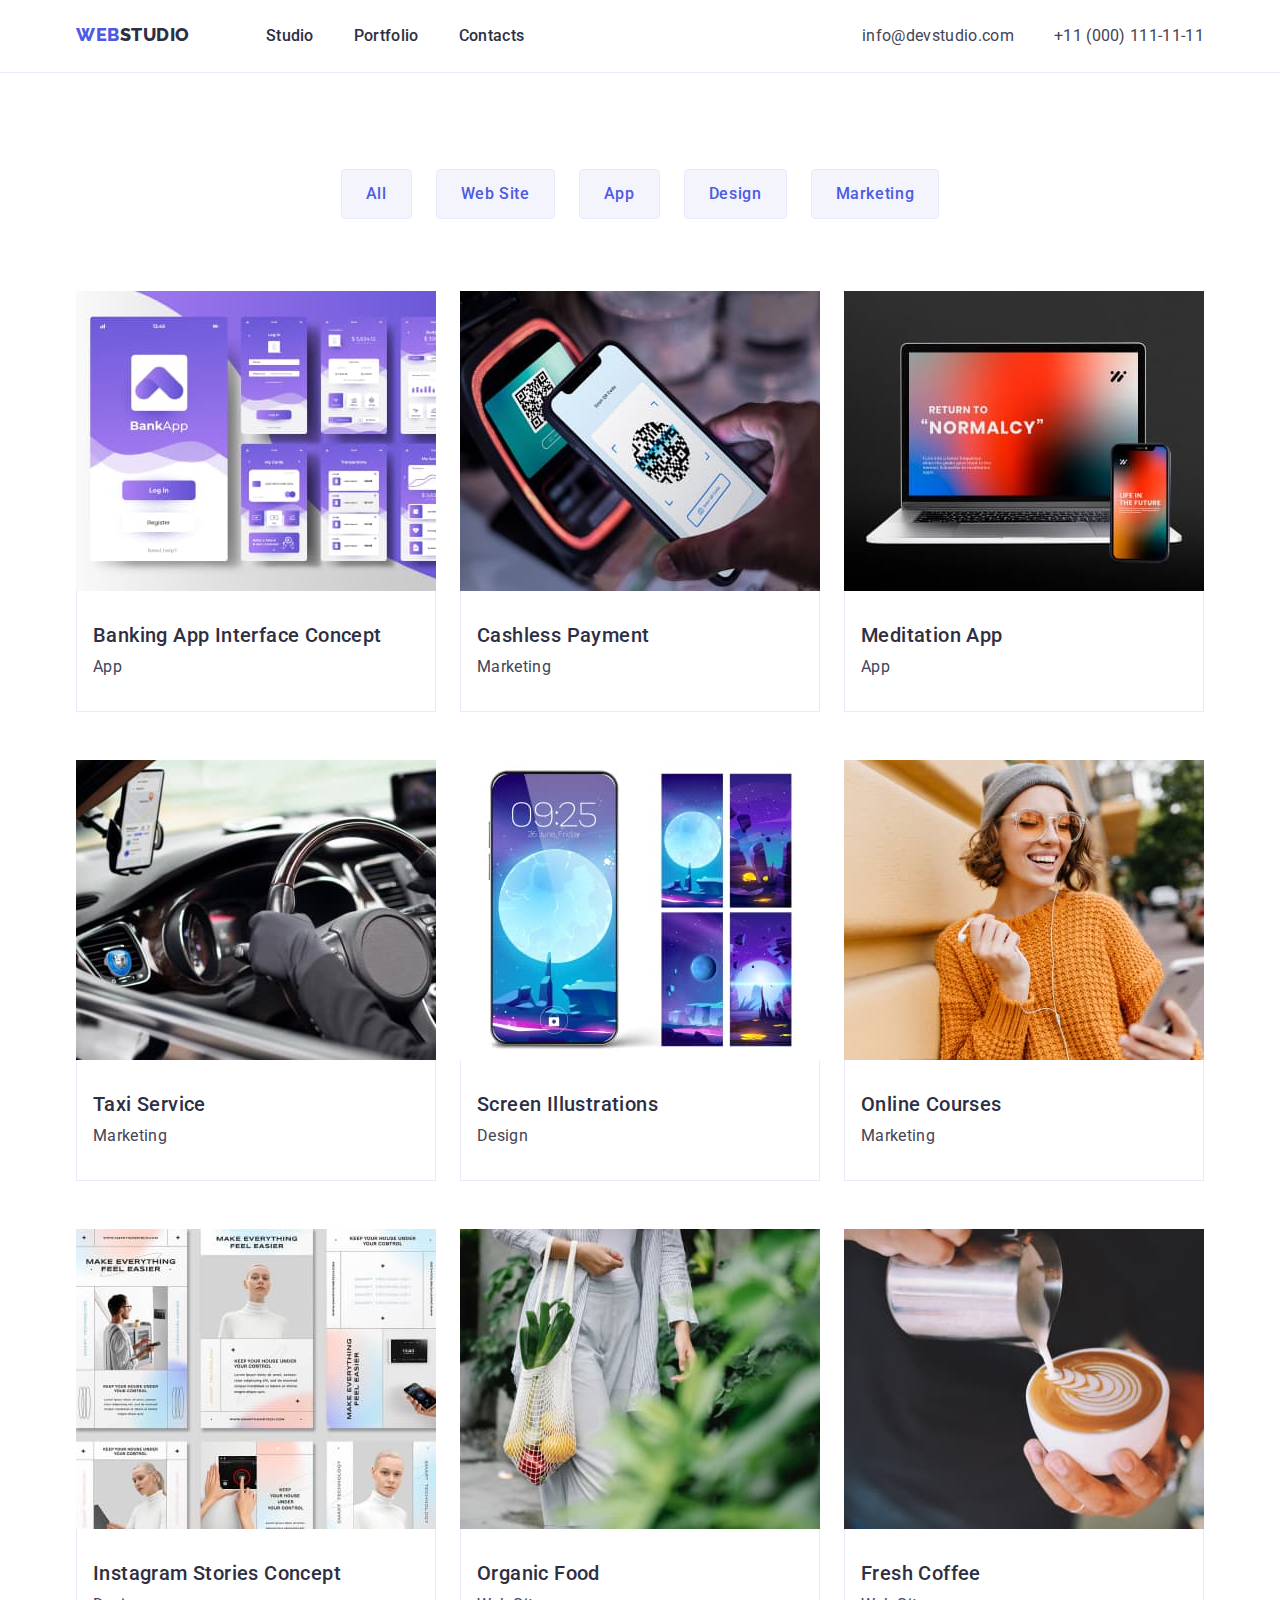
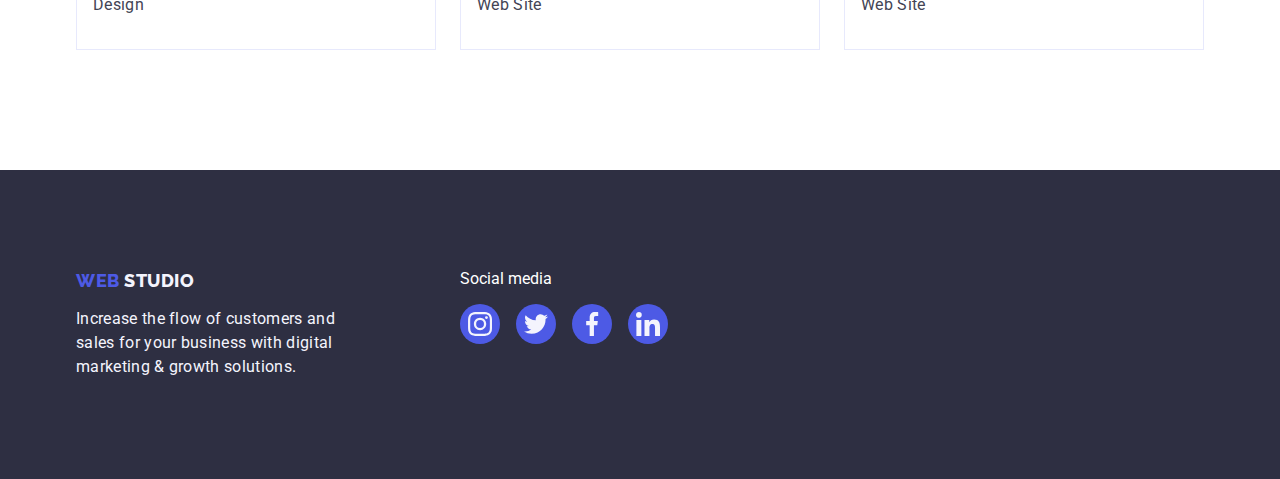
==== portfolio.html @ 07bc18f8 "Initial commit" ====
<!DOCTYPE html>
<html lang="en">
  <head>
    <meta charset="UTF-8" />
    <meta http-equiv="X-UA-Compatible" content="IE=edge" />
    <meta name="viewport" content="width=device-width, initial-scale=1.0" />
    <title>Portfolio</title>
    <link
      rel="stylesheet"
      href="https://cdn.jsdelivr.net/npm/modern-normalize@1.1.0/modern-normalize.min.css"
    />
    <link rel="preconnect" href="https://fonts.googleapis.com" />
    <link rel="preconnect" href="https://fonts.gstatic.com" crossorigin />
    <link
      href="https://fonts.googleapis.com/css2?family=Raleway:wght@800&family=Roboto:wght@400;500;700;900&display=swap"
      rel="stylesheet"
    />
    <link rel="stylesheet" href="./css/styles.css" />
  </head>
  <body>
    <header class="header-section">
      <div class="container header-box">
        <nav class="navigation">
          <a class="logotype link" href="./index.html"
            >Web<span class="logotype-studio-up">Studio</span></a
          >
          <ul class="list navigation-list">
            <li>
              <a class="navigation-link link" href="./index.html">Studio</a>
            </li>
            <li>
              <a class="navigation-link link" href="./portfolio.html"
                >Portfolio</a
              >
            </li>
            <li><a class="navigation-link link" href="">Contacts</a></li>
          </ul>
        </nav>
        <address class="address">
          <ul class="address-list list">
            <li>
              <a class="address-link link" href="mailto:info@devstudio.com"
                >info@devstudio.com</a
              >
            </li>
            <li>
              <a class="address-link link" href="tel:+110001111111"
                >+11 (000) 111-11-11</a
              >
            </li>
          </ul>
        </address>
      </div>
    </header>
    <main>
      <section class="potrfolio-menu-section section">
        <div class="container">
          <h1 class="visually-hidden">Portfolio</h1>
          <ul class="menu-button-list list">
            <li><button class="menu-button" type="button">All</button></li>
            <li><button class="menu-button" type="button">Web Site</button></li>
            <li><button class="menu-button" type="button">App</button></li>
            <li><button class="menu-button" type="button">Design</button></li>
            <li>
              <button class="menu-button" type="button">Marketing</button>
            </li>
          </ul>
          <ul class="portfolio-list list">
            <li class="portfolio-menu-item">
              <a class="portfolio-link link" href="">
                <img
                  src="./images/portfolio-images/portfolio-banking-app-interface-concept.jpg"
                  alt="Interface of Banking App"
                  width="360"
                  height="300"
                />
                <div class="portfolio-text">
                  <h2 class="chapter-subtitle portfolio-menu-subtitle">
                    Banking App Interface Concept
                  </h2>
                  <p class="chapter-text">App</p>
                </div>
              </a>
            </li>
            <li class="portfolio-menu-item">
              <a class="portfolio-link link" href="">
                <img
                  src="./images/portfolio-images/portfolio-cashless-payment.jpg"
                  alt="Example of Cashless Payment"
                  width="360"
                  height="300"
                />
                <div class="portfolio-text">
                  <h2 class="chapter-subtitle portfolio-menu-subtitle">
                    Cashless Payment
                  </h2>
                  <p class="chapter-text">Marketing</p>
                </div>
              </a>
            </li>
            <li class="portfolio-menu-item">
              <a class="portfolio-link link" href="">
                <img
                  src="./images/portfolio-images/portfolio-meditation-app.jpg"
                  alt="A laptop and a mobile phone"
                  width="360"
                  height="300"
                />
                <div class="portfolio-text">
                  <h2 class="chapter-subtitle portfolio-menu-subtitle">
                    Meditation App
                  </h2>
                  <p class="chapter-text">App</p>
                </div>
              </a>
            </li>
            <li class="portfolio-menu-item">
              <a class="portfolio-link link" href="">
                <img
                  src="./images/portfolio-images/portfolio-taxi-service.jpg"
                  alt="a car dashboard, a steering wheel and mobile phone"
                  width="360"
                  height="300"
                />
                <div class="portfolio-text">
                  <h2 class="chapter-subtitle portfolio-menu-subtitle">
                    Taxi Service
                  </h2>
                  <p class="chapter-text">Marketing</p>
                </div>
              </a>
            </li>
            <li class="portfolio-menu-item">
              <a class="portfolio-link link" href="">
                <img
                  src="./images/portfolio-images/portfolio-screen-illustrations.jpg"
                  alt="different types of mobile phone's screen"
                  width="360"
                  height="300"
                />
                <div class="portfolio-text">
                  <h2 class="chapter-subtitle portfolio-menu-subtitle">
                    Screen Illustrations
                  </h2>
                  <p class="chapter-text">Design</p>
                </div>
              </a>
            </li>
            <li class="portfolio-menu-item">
              <a class="portfolio-link link" href="">
                <img
                  src="./images/portfolio-images/portfolio-online-courses.jpg"
                  alt="A happy girl in orange sweater with a mobile phone"
                  width="360"
                  height="300"
                />
                <div class="portfolio-text">
                  <h2 class="chapter-subtitle portfolio-menu-subtitle">
                    Online Courses
                  </h2>
                  <p class="chapter-text">Marketing</p>
                </div>
              </a>
            </li>
            <li class="portfolio-menu-item">
              <a class="portfolio-link link" href="">
                <img
                  src="./images/portfolio-images/portfolio-instagram-stories-concept.jpg"
                  alt="example of instagram story"
                  width="360"
                  height="300"
                />
                <div class="portfolio-text">
                  <h2 class="chapter-subtitle portfolio-menu-subtitle">
                    Instagram Stories Concept
                  </h2>
                  <p class="chapter-text">Design</p>
                </div>
              </a>
            </li>
            <li class="portfolio-menu-item">
              <a class="portfolio-link link" href="">
                <img
                  src="./images/portfolio-images/portfolio-organic-food.jpg"
                  alt="a girl with fruits and vegetables"
                  width="360"
                  height="300"
                />
                <div class="portfolio-text">
                  <h2 class="chapter-subtitle portfolio-menu-subtitle">
                    Organic Food
                  </h2>
                  <p class="chapter-text">Web Site</p>
                </div>
              </a>
            </li>
            <li class="portfolio-menu-item">
              <a class="portfolio-link link" href="">
                <img
                  src="./images/portfolio-images/portfolio-fresh-coffee.jpg"
                  alt="a cup of coffee with milk"
                  width="360"
                  height="300"
                />
                <div class="portfolio-text">
                  <h2 class="chapter-subtitle portfolio-menu-subtitle">
                    Fresh Coffee
                  </h2>
                  <p class="chapter-text">Web Site</p>
                </div>
              </a>
            </li>
          </ul>
        </div>
      </section>
    </main>
    <footer class="page-end">
      <div class="container footer-thumb">
        <div class="footer-box">
          <a class="logotype link" href="./index.html"
            >Web <span class="logotype-studio-down">Studio</span></a
          >
          <p class="page-end-text">
            Increase the flow of customers and sales for your business with
            digital marketing & growth solutions.
          </p>
        </div>
        <div class="footer-box">
          <p class="soc-title">Social media</p>
          <ul class="footer-soc-list list">
            <li class="footer-soc-item">
              <a href="" class="footer-soc-link link">
                <svg width="24" height="24">
                  <use href="./images/icons.svg#instagram"></use>
                </svg>
              </a>
            </li>
            <li class="footer-soc-item">
              <a href="" class="footer-soc-link link">
                <svg width="24" height="24">
                  <use href="./images/icons.svg#twitter"></use>
                </svg>
              </a>
            </li>
            <li class="footer-soc-item">
              <a href="" class="footer-soc-link link">
                <svg width="24" height="24">
                  <use href="./images/icons.svg#facebook"></use>
                </svg>
              </a>
            </li>
            <li class="footer-soc-item">
              <a href="" class="footer-soc-link link">
                <svg width="24" height="24">
                  <use href="./images/icons.svg#linkedin"></use>
                </svg>
              </a>
            </li>
          </ul>
        </div>
      </div>
    </footer>
  </body>
</html>
---- css/styles.css ----
:root {
  --primary-background-color: #ffffff;
  --secondary-background-color: #2e2f42;
  --tretiary-background-color: #f4f4fd;
  --primary-color: #2e2f42;
  --secondary-color: #434455;
  --tretiary-color: #f4f4fd;
  --logo-web-color: #4d5ae5;
  --logo-studio-up-color: #2e2f42;
  --logo-studio-down-color: #f4f4fd;
  --hero-title-color: #ffffff;
  --primary-botton-color: #ffffff;
  --secondary-botton-color: #4d5ae5;
  --active-link-color: #404bbf;
  --item-gap: 24px;
  --head-paragraph-gap: 8px;
}

h1,
h2,
h3,
h4,
h5,
h6,
p {
  margin-top: 0;
  margin-bottom: 0;
}

ul {
  margin-top: 0;
  margin-bottom: 0;
  padding-left: 0;
}

img {
  display: block;
}

.list {
  list-style: none;
}

.link {
  text-decoration: none;
}

.container {
  max-width: 1158px;
  padding-left: 15px;
  padding-right: 15px;
  margin: 0 auto;
}

.visually-hidden {
  position: absolute;
  width: 1px;
  height: 1px;
  margin: -1px;
  border: 0;
  padding: 0;
  white-space: nowrap;
  clip-path: inset(100%);
  clip: rect(0 0 0 0);
  overflow: hidden;
}

body {
  font-family: "Roboto", sans-serif;
  color: var(--primary-color);
  background-color: var(--primary-background-color);
}

/* ====================COMPONENTS==================== */

.chapter-title {
  font-size: 36px;
  line-height: 1.11;
  text-align: center;
  letter-spacing: 0.02em;
  text-transform: capitalize;
}

.chapter-subtitle {
  font-weight: 500;
  font-size: 20px;
  line-height: 1.2;
  letter-spacing: 0.02em;
  color: var(--primary-color);
  margin-bottom: var(--head-paragraph-gap);
}
.chapter-text {
  font-size: 16px;
  line-height: 1.5;
  letter-spacing: 0.02em;
  color: var(--secondary-color);
}

.section {
  padding-bottom: 120px;
}

/* ====================LOGOTYPE==================== */

.logotype {
  font-family: "Raleway", sans-serif;
  font-weight: 800;
  font-size: 18px;
  line-height: 1.17;
  align-items: center;
  letter-spacing: 0.03em;
  text-transform: uppercase;
  color: var(--logo-web-color);
}

.logotype-studio-up {
  color: var(--logo-studio-up-color);
}

.logotype-studio-down {
  color: var(--logo-studio-down-color);
}

/* ====================HEADER==================== */
.header-box {
  display: flex;
}

.navigation {
  display: flex;
  gap: 76px;
}

.navigation-list {
  display: flex;
  gap: 40px;
}

.navigation-link {
  font-weight: 500;
  font-size: 16px;
  line-height: 1.5;
  letter-spacing: 0.02em;
  color: var(--primary-color);
}

.navigation-link:hover,
.navigation-link:focus {
  font-weight: 500;
  font-size: 16px;
  line-height: 1.5;
  letter-spacing: 0.02em;
  color: var(--active-link-color);
}

.address {
  font-style: normal;
  margin-left: auto;
}

.address-list {
  display: flex;
  gap: 40px;
}

.address-link {
  font-size: 16px;
  line-height: 1.5;
  letter-spacing: 0.02em;
  color: var(--secondary-color);
}

.address-link:hover,
.address-link:focus {
  color: var(--active-link-color);
}

.header-section {
  padding: 24px 0;
  border-bottom-width: 1px;
  border-bottom-style: solid;
  border-bottom-color: #e7e9fc;
}

/* ====================HERO==================== */
.hero {
  margin: 0 auto;
  padding: 188px 0;
  max-width: 1440px;
  max-height: 600px;
  background-color: var(--secondary-background-color);
  background-image: linear-gradient(
      rgba(46, 47, 66, 0.7),
      rgba(46, 47, 66, 0.7)
    ),
    url(../images/main-page-images/hero-bg-image.jpg);
  background-repeat: no-repeat;
  background-position: center;
  background-size: cover;
}

.hero-title {
  font-size: 56px;
  line-height: 1.07;
  text-align: center;
  letter-spacing: 0.02em;
  color: var(--hero-title-color);
  width: 496px;
  margin: 0 auto 48px;
}
.hero-button {
  font-family: "Roboto", sans-serif;
  font-weight: 500;
  font-size: 16px;
  line-height: 1.5;
  align-items: center;
  letter-spacing: 0.04em;
  color: var(--primary-botton-color);
  background-color: var(--secondary-botton-color);
  box-shadow: 0px 4px 4px rgba(0, 0, 0, 0.15);
  border: none;
  border-radius: 4px;
  cursor: pointer;
  width: 169px;
  height: 56px;
  margin-top: 48px;
  display: block;
  margin: 0 auto;
}

.hero-button:hover,
.hero-button:focus {
  background: var(--active-link-color);
}

/* ====================VALUES==================== */

.values {
  padding-top: 120px;
}

.values-box {
  margin-bottom: 8px;
  display: flex;
  justify-content: center;
  align-items: center;
  width: 264px;
  height: 112px;
  background-color: var(--tretiary-background-color);
  border-radius: 4px;
}

.values-list {
  display: flex;
}

.values-item {
  flex-basis: calc(100% / 4);
}

.values-item:not(:first-child) {
  margin-left: var(--item-gap);
}

/* ====================ACTIVITY==================== */

.activity-chapter {
  margin-bottom: 72px;
}

.activity-list {
  display: flex;
}

.activity-item {
  flex-basis: calc(100% / 3);
}

.activity-item:not(:first-child) {
  margin-left: var(--item-gap);
}

/* ====================OUR TEAM==================== */

.team {
  background-color: var(--tretiary-background-color);
  padding-top: 120px;
}

.box-team {
  text-align: center;
  padding: 32px 16px;
}

.team-item {
  background-color: var(--primary-background-color);
  box-shadow: 0px 1px 6px rgba(46, 47, 66, 0.08),
    0px 1px 1px rgba(46, 47, 66, 0.16), 0px 2px 1px rgba(46, 47, 66, 0.08);
  border-radius: 0px 0px 4px 4px;
}

.team-chapter {
  margin-bottom: 72px;
}

.team-list {
  display: flex;
}

.team-item {
  flex-basis: calc(100% / 4);
}

.team-item:not(:first-child) {
  margin-left: var(--item-gap);
}

.team-soc-list {
  display: flex;
  justify-content: center;
  gap: 24px;
  margin-top: 8px;
}

.team-soc-item {
  width: 40px;
  height: 40px;
}

.team-soc-link {
  width: 100%;
  height: 100%;
  background-color: #4d5ae5;
  border-radius: 50%;
  display: flex;
  justify-content: center;
  align-items: center;
}

.team-soc-link:hover,
.team-soc-link:focus {
  background-color: #404bbf;
}

/* ====================CUSTOMERS==================== */

.customers {
  padding-top: 120px;
}

.customers-chapter {
  margin-bottom: 72px;
}

.customers-list {
  display: flex;
  gap: 24px;
}

.customers-item {
  width: 168px;
  height: 88px;
}

.customers-link {
  width: 100%;
  height: 100%;
  display: flex;
  justify-content: center;
  align-items: center;
  border: 1px solid #8e8f99;
  border-radius: 4px;
  color: #8e8f99;
}

.customers-link:hover,
.customers-link:focus {
  color: #404bbf;
  border: 1px solid #404bbf;
}

.customers-icon {
  fill: currentColor;
}

/* ====================PORTFOLIO==================== */

.portfolio-list {
  display: flex;
  flex-wrap: wrap;
}

.portfolio-menu-item {
  flex-basis: calc(100% / 3 - var(--item-gap));
}

.portfolio-menu-item:not(:nth-child(3n + 1)) {
  margin-left: var(--item-gap);
}

.portfolio-menu-item:not(:nth-child(-n + 3)) {
  margin-top: calc(2 * var(--item-gap));
}

.portfolio-link {
  display: block;
}

.portfolio-link:hover,
.portfolio-link:focus {
  box-shadow: 0px 1px 6px rgba(46, 47, 66, 0.08),
    0px 1px 1px rgba(46, 47, 66, 0.16), 0px 2px 1px rgba(46, 47, 66, 0.08);
}

.portfolio-text {
  border: 1px solid #e7e9fc;
  border-top: none;
}

.portfolio-text {
  padding-top: 32px;
  padding-bottom: 32px;
  padding-left: 16px;
}

.menu-button {
  font-family: "Roboto", sans-serif;
  font-weight: 500;
  font-size: 16px;
  line-height: 1.5;
  align-items: center;
  text-align: center;
  letter-spacing: 0.04em;
  color: var(--secondary-botton-color);
  background-color: var(--tretiary-background-color);
  border: 1px solid #e7e9fc;
  border-radius: 4px;
  cursor: pointer;
  padding: 12px 24px;
}

.menu-button:hover,
.menu-button:focus {
  color: var(--primary-botton-color);
  background-color: var(--active-link-color);
  box-shadow: 0px 3px 1px rgba(0, 0, 0, 0.1), 0px 2px 1px rgba(0, 0, 0, 0.08),
    0px 2px 2px rgba(0, 0, 0, 0.12);
  border: none;
  border-radius: 4px;
}

.menu-button-list {
  margin-bottom: 72px;
  display: flex;
  justify-content: center;
  gap: 24px;
}

.potrfolio-menu-section {
  padding-top: 96px;
}

/* ====================FOOTER==================== */
.page-end {
  background-color: var(--secondary-background-color);
  padding-top: 100px;
  padding-bottom: 100px;
}

.page-end-text {
  font-size: 16px;
  line-height: 1.5;
  letter-spacing: 0.02em;
  color: var(--tretiary-color);
  width: 264px;
  margin-top: 16px;
}

.soc-title {
  margin-bottom: 16px;
  color: var(--primary-botton-color);
}

.footer-thumb {
  display: flex;
}

.footer-box:not(:last-child) {
  margin-right: 120px;
}

.footer-soc-list {
  display: flex;
  gap: 16px;
}

.footer-soc-item {
  width: 40px;
  height: 40px;
}

.footer-soc-link {
  width: 100%;
  height: 100%;
  display: flex;
  justify-content: center;
  align-items: center;
  border-radius: 50%;
  background-color: #4d5ae5;
}

.footer-soc-link:hover,
.footer-soc-link:focus {
  background-color: #31d0aa;
}
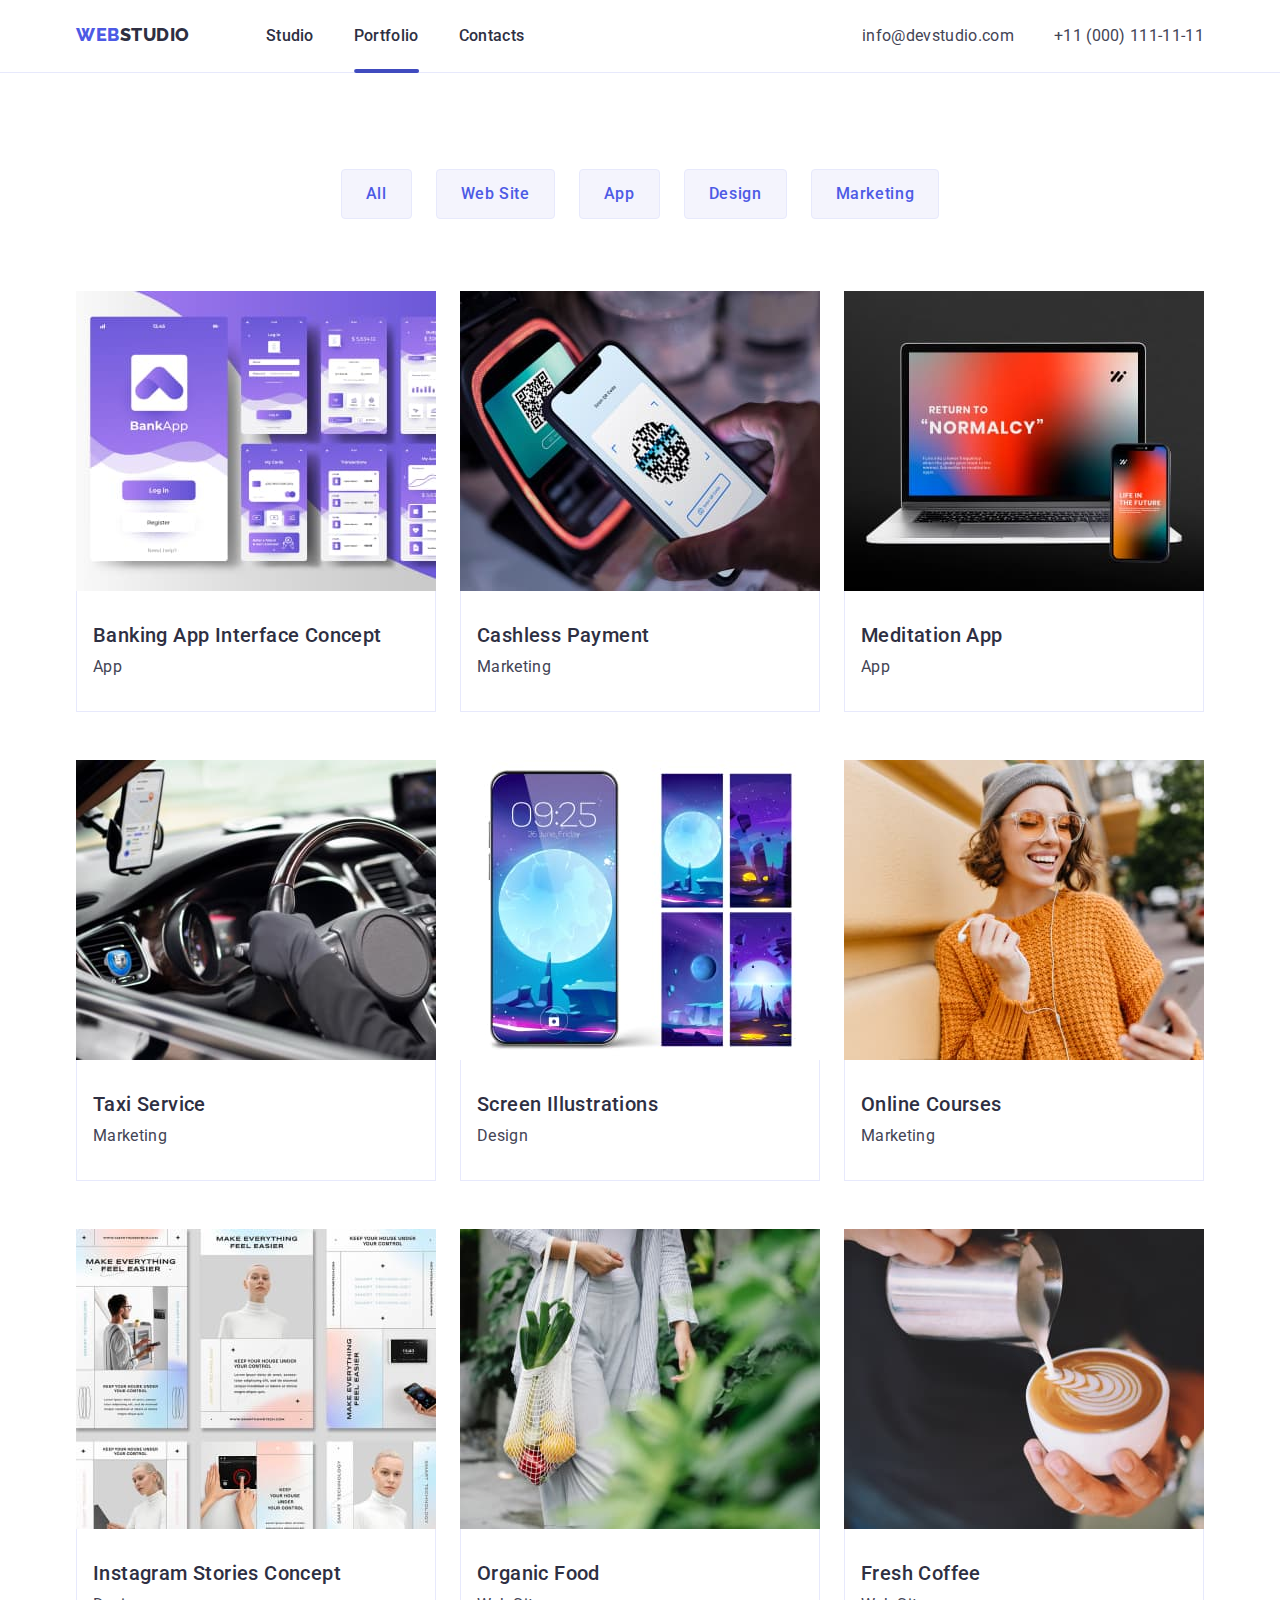
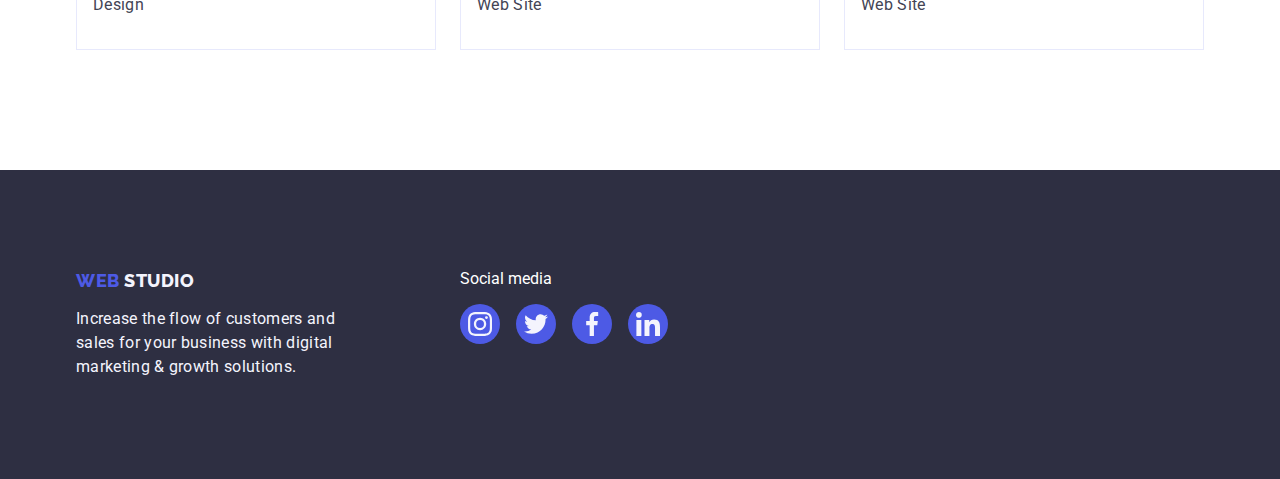
==== commit a49b33f3: "Transition. Pseudo-element" ====
--- a/portfolio.html
+++ b/portfolio.html
@@ -29,7 +29,7 @@
               <a class="navigation-link link" href="./index.html">Studio</a>
             </li>
             <li>
-              <a class="navigation-link link" href="./portfolio.html"
+              <a class="navigation-link link current" href="./portfolio.html"
                 >Portfolio</a
               >
             </li>
@@ -68,12 +68,19 @@
           <ul class="portfolio-list list">
             <li class="portfolio-menu-item">
               <a class="portfolio-link link" href="">
-                <img
-                  src="./images/portfolio-images/portfolio-banking-app-interface-concept.jpg"
-                  alt="Interface of Banking App"
-                  width="360"
-                  height="300"
-                />
+                <div class="portfolio-overlay-wrap">
+                  <img
+                    src="./images/portfolio-images/portfolio-banking-app-interface-concept.jpg"
+                    alt="Interface of Banking App"
+                    width="360"
+                    height="300"
+                  />
+                  <p class="portfolio-overlay">
+                    14 Stylish and User-Friendly App Design Concepts · Task
+                    Manager App · Calorie Tracker App · Exotic Fruit Ecommerce
+                    App · Cloud Storage App
+                  </p>
+                </div>
                 <div class="portfolio-text">
                   <h2 class="chapter-subtitle portfolio-menu-subtitle">
                     Banking App Interface Concept
@@ -84,12 +91,19 @@
             </li>
             <li class="portfolio-menu-item">
               <a class="portfolio-link link" href="">
-                <img
-                  src="./images/portfolio-images/portfolio-cashless-payment.jpg"
-                  alt="Example of Cashless Payment"
-                  width="360"
-                  height="300"
-                />
+                <div class="portfolio-overlay-wrap">
+                  <img
+                    src="./images/portfolio-images/portfolio-cashless-payment.jpg"
+                    alt="Example of Cashless Payment"
+                    width="360"
+                    height="300"
+                  />
+                  <p class="portfolio-overlay">
+                    14 Stylish and User-Friendly App Design Concepts · Task
+                    Manager App · Calorie Tracker App · Exotic Fruit Ecommerce
+                    App · Cloud Storage App
+                  </p>
+                </div>
                 <div class="portfolio-text">
                   <h2 class="chapter-subtitle portfolio-menu-subtitle">
                     Cashless Payment
@@ -100,12 +114,19 @@
             </li>
             <li class="portfolio-menu-item">
               <a class="portfolio-link link" href="">
-                <img
-                  src="./images/portfolio-images/portfolio-meditation-app.jpg"
-                  alt="A laptop and a mobile phone"
-                  width="360"
-                  height="300"
-                />
+                <div class="portfolio-overlay-wrap">
+                  <img
+                    src="./images/portfolio-images/portfolio-meditation-app.jpg"
+                    alt="A laptop and a mobile phone"
+                    width="360"
+                    height="300"
+                  />
+                  <p class="portfolio-overlay">
+                    14 Stylish and User-Friendly App Design Concepts · Task
+                    Manager App · Calorie Tracker App · Exotic Fruit Ecommerce
+                    App · Cloud Storage App
+                  </p>
+                </div>
                 <div class="portfolio-text">
                   <h2 class="chapter-subtitle portfolio-menu-subtitle">
                     Meditation App
@@ -116,12 +137,19 @@
             </li>
             <li class="portfolio-menu-item">
               <a class="portfolio-link link" href="">
-                <img
-                  src="./images/portfolio-images/portfolio-taxi-service.jpg"
-                  alt="a car dashboard, a steering wheel and mobile phone"
-                  width="360"
-                  height="300"
-                />
+                <div class="portfolio-overlay-wrap">
+                  <img
+                    src="./images/portfolio-images/portfolio-taxi-service.jpg"
+                    alt="a car dashboard, a steering wheel and mobile phone"
+                    width="360"
+                    height="300"
+                  />
+                  <p class="portfolio-overlay">
+                    14 Stylish and User-Friendly App Design Concepts · Task
+                    Manager App · Calorie Tracker App · Exotic Fruit Ecommerce
+                    App · Cloud Storage App
+                  </p>
+                </div>
                 <div class="portfolio-text">
                   <h2 class="chapter-subtitle portfolio-menu-subtitle">
                     Taxi Service
@@ -132,12 +160,19 @@
             </li>
             <li class="portfolio-menu-item">
               <a class="portfolio-link link" href="">
-                <img
-                  src="./images/portfolio-images/portfolio-screen-illustrations.jpg"
-                  alt="different types of mobile phone's screen"
-                  width="360"
-                  height="300"
-                />
+                <div class="portfolio-overlay-wrap">
+                  <img
+                    src="./images/portfolio-images/portfolio-screen-illustrations.jpg"
+                    alt="different types of mobile phone's screen"
+                    width="360"
+                    height="300"
+                  />
+                  <p class="portfolio-overlay">
+                    14 Stylish and User-Friendly App Design Concepts · Task
+                    Manager App · Calorie Tracker App · Exotic Fruit Ecommerce
+                    App · Cloud Storage App
+                  </p>
+                </div>
                 <div class="portfolio-text">
                   <h2 class="chapter-subtitle portfolio-menu-subtitle">
                     Screen Illustrations
@@ -148,12 +183,19 @@
             </li>
             <li class="portfolio-menu-item">
               <a class="portfolio-link link" href="">
-                <img
-                  src="./images/portfolio-images/portfolio-online-courses.jpg"
-                  alt="A happy girl in orange sweater with a mobile phone"
-                  width="360"
-                  height="300"
-                />
+                <div class="portfolio-overlay-wrap">
+                  <img
+                    src="./images/portfolio-images/portfolio-online-courses.jpg"
+                    alt="A happy girl in orange sweater with a mobile phone"
+                    width="360"
+                    height="300"
+                  />
+                  <p class="portfolio-overlay">
+                    14 Stylish and User-Friendly App Design Concepts · Task
+                    Manager App · Calorie Tracker App · Exotic Fruit Ecommerce
+                    App · Cloud Storage App
+                  </p>
+                </div>
                 <div class="portfolio-text">
                   <h2 class="chapter-subtitle portfolio-menu-subtitle">
                     Online Courses
@@ -164,12 +206,19 @@
             </li>
             <li class="portfolio-menu-item">
               <a class="portfolio-link link" href="">
-                <img
-                  src="./images/portfolio-images/portfolio-instagram-stories-concept.jpg"
-                  alt="example of instagram story"
-                  width="360"
-                  height="300"
-                />
+                <div class="portfolio-overlay-wrap">
+                  <img
+                    src="./images/portfolio-images/portfolio-instagram-stories-concept.jpg"
+                    alt="example of instagram story"
+                    width="360"
+                    height="300"
+                  />
+                  <p class="portfolio-overlay">
+                    14 Stylish and User-Friendly App Design Concepts · Task
+                    Manager App · Calorie Tracker App · Exotic Fruit Ecommerce
+                    App · Cloud Storage App
+                  </p>
+                </div>
                 <div class="portfolio-text">
                   <h2 class="chapter-subtitle portfolio-menu-subtitle">
                     Instagram Stories Concept
@@ -180,12 +229,19 @@
             </li>
             <li class="portfolio-menu-item">
               <a class="portfolio-link link" href="">
-                <img
-                  src="./images/portfolio-images/portfolio-organic-food.jpg"
-                  alt="a girl with fruits and vegetables"
-                  width="360"
-                  height="300"
-                />
+                <div class="portfolio-overlay-wrap">
+                  <img
+                    src="./images/portfolio-images/portfolio-organic-food.jpg"
+                    alt="a girl with fruits and vegetables"
+                    width="360"
+                    height="300"
+                  />
+                  <p class="portfolio-overlay">
+                    14 Stylish and User-Friendly App Design Concepts · Task
+                    Manager App · Calorie Tracker App · Exotic Fruit Ecommerce
+                    App · Cloud Storage App
+                  </p>
+                </div>
                 <div class="portfolio-text">
                   <h2 class="chapter-subtitle portfolio-menu-subtitle">
                     Organic Food
@@ -196,12 +252,19 @@
             </li>
             <li class="portfolio-menu-item">
               <a class="portfolio-link link" href="">
-                <img
-                  src="./images/portfolio-images/portfolio-fresh-coffee.jpg"
-                  alt="a cup of coffee with milk"
-                  width="360"
-                  height="300"
-                />
+                <div class="portfolio-overlay-wrap">
+                  <img
+                    src="./images/portfolio-images/portfolio-fresh-coffee.jpg"
+                    alt="a cup of coffee with milk"
+                    width="360"
+                    height="300"
+                  />
+                  <p class="portfolio-overlay">
+                    14 Stylish and User-Friendly App Design Concepts · Task
+                    Manager App · Calorie Tracker App · Exotic Fruit Ecommerce
+                    App · Cloud Storage App
+                  </p>
+                </div>
                 <div class="portfolio-text">
                   <h2 class="chapter-subtitle portfolio-menu-subtitle">
                     Fresh Coffee
--- a/css/styles.css
+++ b/css/styles.css
@@ -14,6 +14,7 @@
   --active-link-color: #404bbf;
   --item-gap: 24px;
   --head-paragraph-gap: 8px;
+  --transition-dur-func: 250ms cubic-bezier(0.4, 0, 0.2, 1);
 }
 
 h1,
@@ -100,6 +101,17 @@
   padding-bottom: 120px;
 }
 
+.current::after {
+  position: absolute;
+  bottom: -28px;
+  transform: translateX(-100%);
+  content: "";
+  width: 100%;
+  height: 4px;
+  background-color: #404bbf;
+  border-radius: 2px;
+}
+
 /* ====================LOGOTYPE==================== */
 
 .logotype {
@@ -137,19 +149,17 @@
 }
 
 .navigation-link {
+  position: relative;
   font-weight: 500;
   font-size: 16px;
   line-height: 1.5;
   letter-spacing: 0.02em;
   color: var(--primary-color);
+  transition: color var(--transition-dur-func);
 }
 
 .navigation-link:hover,
 .navigation-link:focus {
-  font-weight: 500;
-  font-size: 16px;
-  line-height: 1.5;
-  letter-spacing: 0.02em;
   color: var(--active-link-color);
 }
 
@@ -168,6 +178,7 @@
   line-height: 1.5;
   letter-spacing: 0.02em;
   color: var(--secondary-color);
+  transition: color var(--transition-dur-func);
 }
 
 .address-link:hover,
@@ -226,11 +237,12 @@
   margin-top: 48px;
   display: block;
   margin: 0 auto;
+  transition: background-color var(--transition-dur-func);
 }
 
 .hero-button:hover,
 .hero-button:focus {
-  background: var(--active-link-color);
+  background-color: var(--active-link-color);
 }
 
 /* ====================VALUES==================== */
@@ -335,6 +347,7 @@
   display: flex;
   justify-content: center;
   align-items: center;
+  transition: background-color var(--transition-dur-func);
 }
 
 .team-soc-link:hover,
@@ -371,6 +384,8 @@
   border: 1px solid #8e8f99;
   border-radius: 4px;
   color: #8e8f99;
+  transition: color var(--transition-dur-func),
+    border var(--transition-dur-func);
 }
 
 .customers-link:hover,
@@ -404,6 +419,7 @@
 
 .portfolio-link {
   display: block;
+  transition: box-shadow var(--transition-dur-func);
 }
 
 .portfolio-link:hover,
@@ -437,6 +453,9 @@
   border-radius: 4px;
   cursor: pointer;
   padding: 12px 24px;
+  transition: color var(--transition-dur-func),
+    background-color var(--transition-dur-func),
+    box-shadow var(--transition-dur-func), border var(--transition-dur-func);
 }
 
 .menu-button:hover,
@@ -446,7 +465,6 @@
   box-shadow: 0px 3px 1px rgba(0, 0, 0, 0.1), 0px 2px 1px rgba(0, 0, 0, 0.08),
     0px 2px 2px rgba(0, 0, 0, 0.12);
   border: none;
-  border-radius: 4px;
 }
 
 .menu-button-list {
@@ -458,6 +476,34 @@
 
 .potrfolio-menu-section {
   padding-top: 96px;
+}
+
+.portfolio-overlay-wrap {
+  position: relative;
+  overflow: hidden;
+}
+
+.portfolio-overlay {
+  position: absolute;
+  top: 0;
+  overflow: auto;
+  transform: translate(0, 100%);
+  transition: transform var(--transition-dur-func);
+  width: 100%;
+  height: 100%;
+  padding-top: 40px;
+  padding-left: 32px;
+  padding-right: 32px;
+  font-size: 16px;
+  line-height: 1.5;
+  letter-spacing: 0.02em;
+  color: #f4f4fd;
+  background-color: #4d5ae5;
+}
+
+.portfolio-link:hover .portfolio-overlay,
+.portfolio-link:focus .portfolio-overlay {
+  transform: translate(0, 0);
 }
 
 /* ====================FOOTER==================== */
@@ -507,6 +553,7 @@
   align-items: center;
   border-radius: 50%;
   background-color: #4d5ae5;
+  transition: background-color var(--transition-dur-func);
 }
 
 .footer-soc-link:hover,
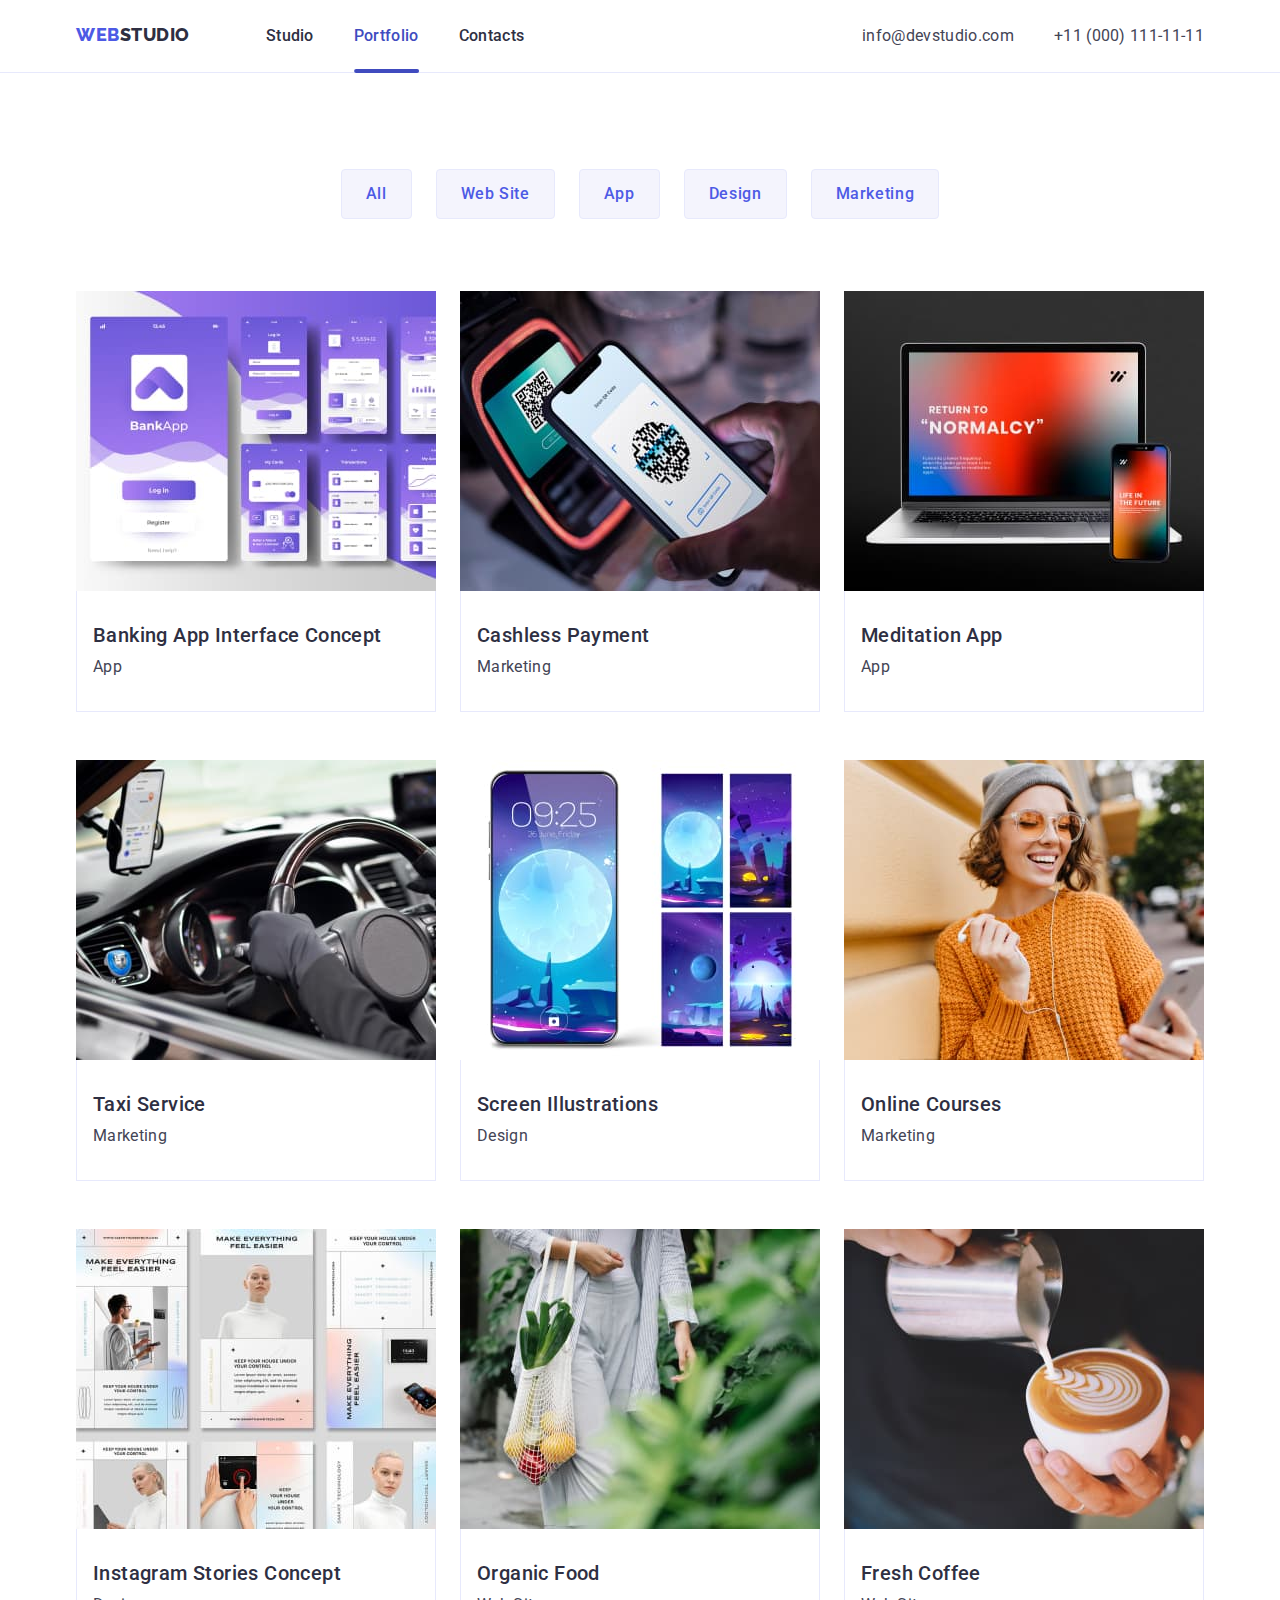
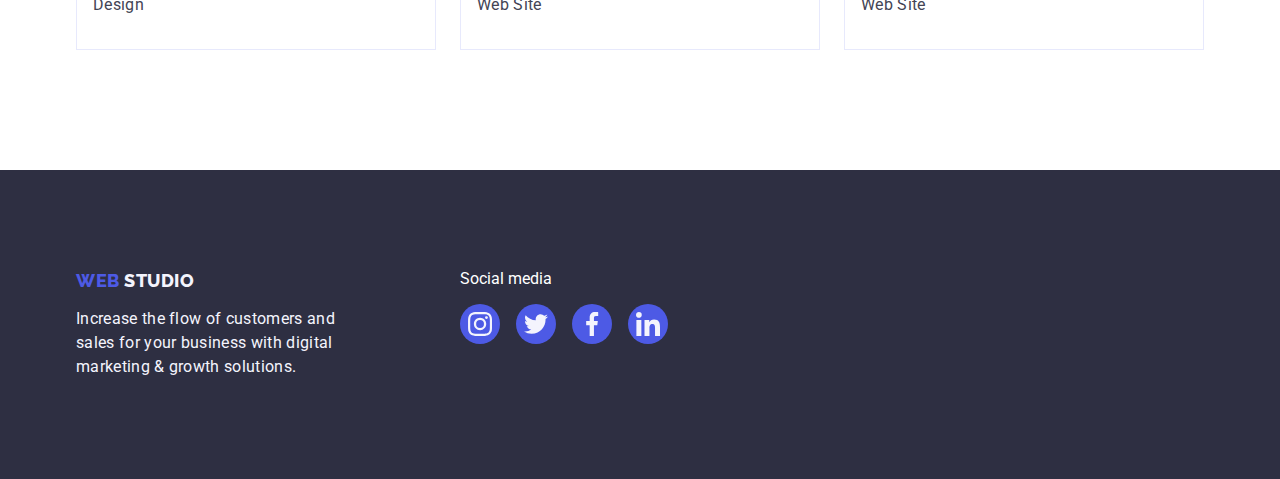
==== commit 0b0ca861: "Edit styles.css" ====
--- a/portfolio.html
+++ b/portfolio.html
@@ -25,15 +25,17 @@
             >Web<span class="logotype-studio-up">Studio</span></a
           >
           <ul class="list navigation-list">
-            <li>
+            <li class="navigation-item">
               <a class="navigation-link link" href="./index.html">Studio</a>
             </li>
-            <li>
+            <li class="navigation-item">
               <a class="navigation-link link current" href="./portfolio.html"
                 >Portfolio</a
               >
             </li>
-            <li><a class="navigation-link link" href="">Contacts</a></li>
+            <li class="navigation-item">
+              <a class="navigation-link link" href="">Contacts</a>
+            </li>
           </ul>
         </nav>
         <address class="address">
--- a/css/styles.css
+++ b/css/styles.css
@@ -101,6 +101,10 @@
   padding-bottom: 120px;
 }
 
+.navigation-item .current {
+  color: #404bbf;
+}
+
 .current::after {
   position: absolute;
   bottom: -28px;
@@ -560,3 +564,67 @@
 .footer-soc-link:focus {
   background-color: #31d0aa;
 }
+
+/* ====================MODAL WINDOW==================== */
+
+.backdrop {
+  position: fixed;
+  top: 0;
+  left: 0;
+  width: 100%;
+  height: 100%;
+  background-color: rgba(46, 47, 66, 0.4);
+  transition: opacity var(--transition-dur-func),
+    visibility var(--transition-dur-func);
+}
+
+.backdrop.is-hidden {
+  opacity: 0;
+  visibility: hidden;
+  pointer-events: none;
+}
+
+.backdrop.is-hidden .modal {
+  transform: translate(-100%, -100%) scale(0);
+}
+
+.modal {
+  position: absolute;
+  top: 50%;
+  left: 50%;
+  transform: translate(-50%, -50%) scale(1);
+  transition: transform var(--transition-dur-func);
+  transform-origin: right;
+  width: 408px;
+  min-height: 576px;
+  background-color: #fcfcfc;
+  box-shadow: 0px 1px 1px rgba(0, 0, 0, 0.14), 0px 1px 3px rgba(0, 0, 0, 0.12),
+    0px 2px 1px rgba(0, 0, 0, 0.2);
+  border-radius: 4px;
+}
+
+.modal-close-btn {
+  position: absolute;
+  top: 24px;
+  right: 24px;
+  display: flex;
+  justify-content: center;
+  align-items: center;
+  padding: 0;
+  width: 24px;
+  height: 24px;
+  cursor: pointer;
+  background-color: #e7e9fc;
+  border: 1px solid rgba(0, 0, 0, 0.1);
+  border-radius: 50%;
+}
+
+.modal-close-btn:hover,
+.modal-close-btn:focus {
+  color: #ffffff;
+  background-color: #404bbf;
+}
+
+.modal-close-btn-icon {
+  fill: currentColor;
+}
